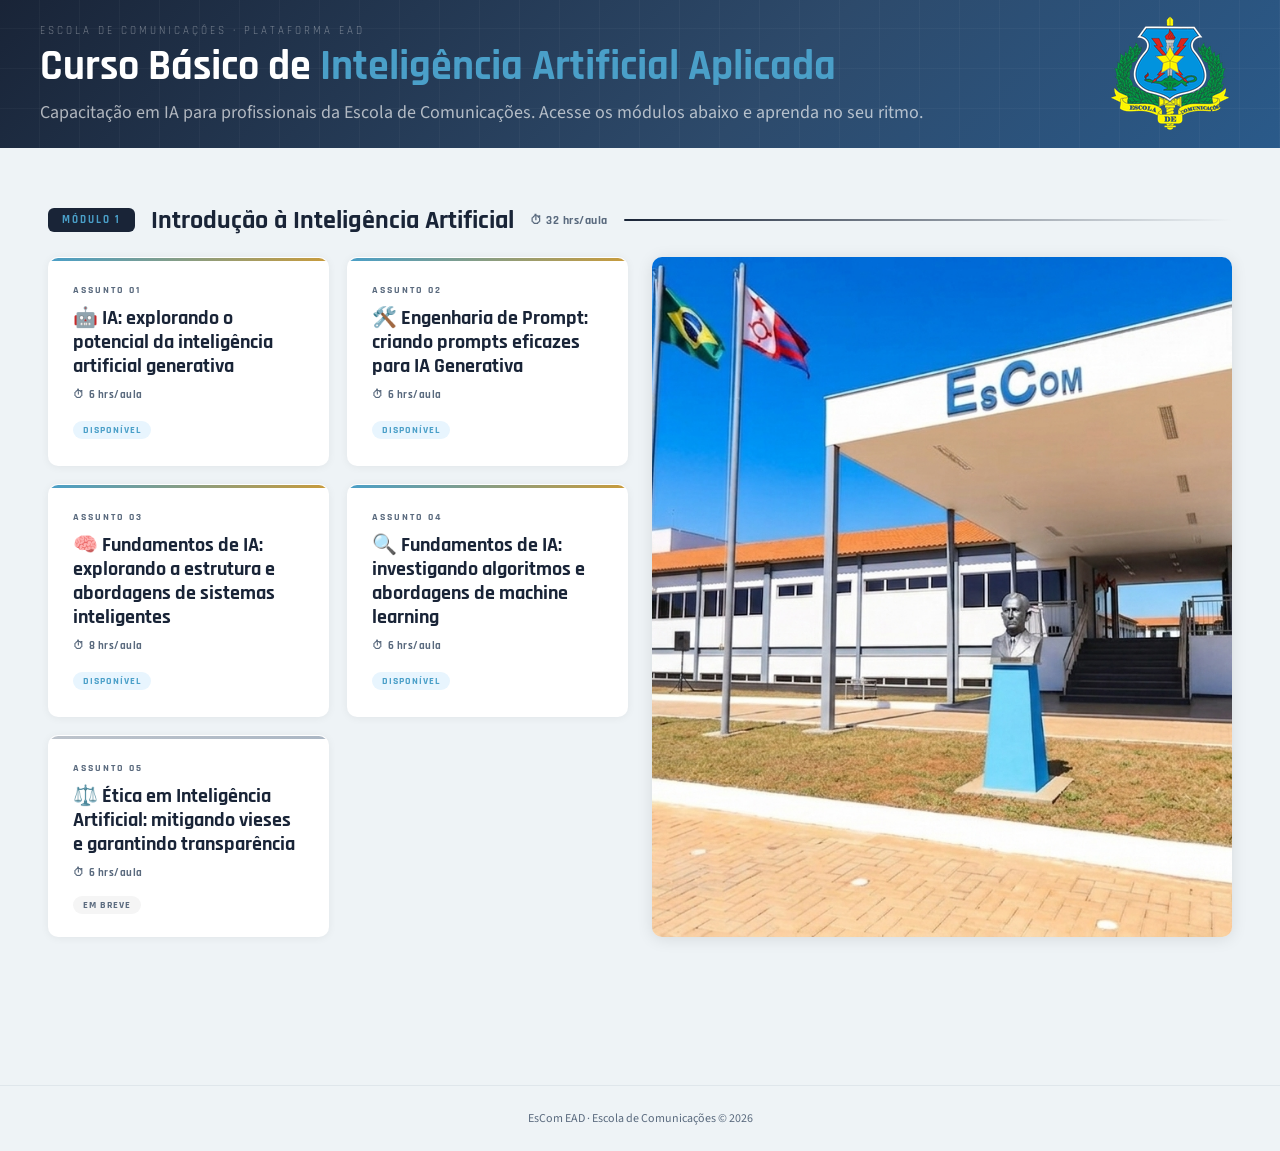
==== index.html @ 0296ba7c "Index: Assunto 04 disponivel com link para InvestigandoAlgoritmos" ====
﻿<!DOCTYPE html>
<html lang="pt-BR">
<head>
<meta charset="UTF-8"/>
<meta name="viewport" content="width=device-width, initial-scale=1.0"/>
<title>Curso Básico de Inteligência Artificial Aplicada</title>
<link href="https://fonts.googleapis.com/css2?family=Rajdhani:wght@400;600;700&family=Source+Sans+3:ital,wght@0,300;0,400;0,600;1,400&display=swap" rel="stylesheet"/>
<style>
  :root{
    --navy:#192437;--navy2:#1e2d42;--steel:#2d4a6b;
    --ice:#dfe6eb;--ice2:#eef3f6;--sky:#4a9fc8;
    --gold:#c89b3c;--white:#fff;--text:#1a2535;--muted:#5a6a7e;
    --radius:10px;
  }
  *,*::before,*::after{box-sizing:border-box;margin:0;padding:0;}
  html{scroll-behavior:smooth;}
  body{font-family:'Source Sans 3',sans-serif;background:var(--ice2);color:var(--text);min-height:100vh;}

  /* Hero */
  #hero{
    background:linear-gradient(135deg,var(--navy) 0%,var(--steel) 60%,#2a5a8a 100%);
    padding:24px 40px 20px 40px;position:relative;overflow:hidden;
  }
  #hero::before{
    content:'';position:absolute;inset:0;
    background:
      repeating-linear-gradient(0deg,transparent,transparent 39px,rgba(255,255,255,.03) 39px,rgba(255,255,255,.03) 40px),
      repeating-linear-gradient(90deg,transparent,transparent 39px,rgba(255,255,255,.03) 39px,rgba(255,255,255,.03) 40px);
    pointer-events:none;
  }
  .hero-inner{position:relative;max-width:900px;margin:0;}
  .escom-label{font-family:'Rajdhani',sans-serif;font-size:11px;letter-spacing:3px;text-transform:uppercase;color:rgba(255,255,255,.4);margin-bottom:8px;}
  .hero-title{font-family:'Rajdhani',sans-serif;font-size:42px;font-weight:700;color:var(--white);line-height:1.0;margin-bottom:10px;}
  .hero-title span{color:var(--sky);}
  .hero-sub{font-size:18px;color:rgba(255,255,255,.65);line-height:1.65;margin-bottom:0;white-space:nowrap;}

  /* Content */
  .content{max-width:2400px;margin:0 auto;padding:48px 48px 100px;}

  /* Module header */
  .module-header{display:flex;align-items:center;gap:16px;margin-bottom:20px;margin-top:8px;}
  .module-badge{background:var(--navy);color:var(--sky);font-family:'Rajdhani',sans-serif;font-size:11px;font-weight:700;letter-spacing:2px;text-transform:uppercase;padding:5px 14px;border-radius:6px;white-space:nowrap;}
  .module-title{font-family:'Rajdhani',sans-serif;font-size:26px;font-weight:700;color:var(--navy);}
  .module-line{flex:1;height:2px;background:linear-gradient(to right,var(--navy),transparent);border-radius:1px;}
  .module-hours{font-family:'Rajdhani',sans-serif;font-size:12px;font-weight:700;letter-spacing:.5px;color:var(--muted);white-space:nowrap;}

  /* Content layout: cards left, image right */
  .content-layout{display:flex;gap:24px;align-items:stretch;margin-bottom:48px;}
  .course-img-wrap{flex:1;min-width:0;border-radius:var(--radius);overflow:hidden;box-shadow:0 2px 16px rgba(0,0,0,.1);}
  .course-img-wrap img{width:100%;height:100%;object-fit:cover;object-position:top;display:block;}

  /* Lesson grid */
  .lesson-grid{display:grid;grid-template-columns:1fr 1fr;grid-auto-rows:auto;gap:18px;flex:1;min-width:0;}
  .lesson-grid .lesson-card:last-child{grid-column:1/-1;max-width:calc(50% - 9px);}

  /* Lesson card */
  .lesson-card{background:var(--white);border-radius:var(--radius);padding:26px 24px 22px;box-shadow:0 1px 8px rgba(0,0,0,.06);text-decoration:none;color:var(--text);display:flex;flex-direction:column;gap:10px;transition:transform .18s,box-shadow .18s;border:1px solid transparent;position:relative;overflow:hidden;}
  .lesson-card:hover{transform:translateY(-3px);box-shadow:0 6px 24px rgba(0,0,0,.12);border-color:var(--sky);}
  .lesson-card.available::before{content:'';position:absolute;top:0;left:0;right:0;height:3px;background:linear-gradient(to right,var(--sky),var(--gold));}
  .lesson-card.soon::before{content:'';position:absolute;top:0;left:0;right:0;height:3px;background:linear-gradient(to right,var(--muted),var(--steel));opacity:.4;}
.lesson-num{font-family:'Rajdhani',sans-serif;font-size:10px;font-weight:700;letter-spacing:2px;text-transform:uppercase;color:var(--muted);}
  .lesson-name{font-family:'Rajdhani',sans-serif;font-size:20px;font-weight:700;color:var(--navy);line-height:1.2;}
  .lesson-desc{font-size:15px;color:var(--muted);line-height:1.6;flex:1;}
  .lesson-footer{display:flex;align-items:center;justify-content:space-between;margin-top:6px;}
  .status-pill{font-family:'Rajdhani',sans-serif;font-size:10px;font-weight:700;letter-spacing:1px;text-transform:uppercase;padding:3px 10px;border-radius:20px;}
  .status-pill.available{background:#e8f5fe;color:var(--sky);}
  .status-pill.soon{background:#f5f5f5;color:var(--muted);}
  .arrow{color:var(--sky);font-size:18px;opacity:0;transition:opacity .15s,transform .15s;}
  .lesson-card:hover .arrow{opacity:1;transform:translateX(4px);}
  .lesson-card.soon .arrow{display:none;}
  .lesson-card.soon{cursor:default;}
  .lesson-card.soon:hover{transform:none;box-shadow:0 1px 8px rgba(0,0,0,.06);border-color:transparent;}
  .lesson-hours{font-family:'Rajdhani',sans-serif;font-size:11px;font-weight:700;letter-spacing:.5px;color:var(--muted);display:flex;align-items:center;gap:4px;}
  .lesson-hours::before{content:'⏱';font-size:11px;}

  footer{text-align:center;padding:24px;font-size:12px;color:var(--muted);border-top:1px solid var(--ice);}

  @media(max-width:700px){
    #hero{padding:16px 18px 14px;}
    .hero-title{font-size:22px;}
    .hero-sub{font-size:16px;white-space:normal;max-width:100%;}
    .content{padding:28px 14px 60px;}
    .content-layout{flex-direction:column;}
    .course-img-wrap{width:100%;}
    .course-img-wrap img{height:220px;}
    .lesson-grid{grid-template-columns:1fr;}
    .lesson-grid .lesson-card:last-child{grid-column:auto;max-width:100%;}
    .module-title{font-size:20px;}
  }

  /* ── IMPRESSÃO A4 ── */
  @media print {
    @page{size:A4 portrait;margin:15mm 18mm;}
    *{-webkit-print-color-adjust:exact !important;print-color-adjust:exact !important;}

    /* Hero */
    #hero{padding:20px 24px 18px !important;background:#192437 !important;}
    .hero-title{font-size:26px !important;}
    .hero-sub{font-size:12pt !important;}
    .course-img-wrap{display:none !important;}

    /* Conteúdo */
    .content{padding:16px 0 0 !important;max-width:100% !important;}
    .module-header{margin-top:20px !important;}

    /* Cards de lição */
    .lesson-grid{grid-template-columns:1fr 1fr !important;gap:12px !important;margin-bottom:24px !important;}
    .lesson-card{padding:16px !important;box-shadow:none !important;border:1px solid var(--ice) !important;}
    .lesson-card:hover{transform:none !important;}
    .arrow{display:none !important;}

    footer{padding:12px !important;font-size:10pt !important;}
  }
</style>
</head>
<body>


<a href="https://www.instagram.com/escom_exercito/"
     target="_blank"
     rel="noopener noreferrer"
     style="position:fixed;top:16px;right:30px;z-index:9999;display:block;width:140px;height:140px;cursor:pointer;"
     onclick="
       var isMobile = /Android|iPhone|iPad|iPod/i.test(navigator.userAgent);
       if (isMobile) {
         event.preventDefault();
         var appUrl = 'instagram://user?username=escom_exercito';
         var webUrl = 'https://www.instagram.com/escom_exercito/';
         var start = Date.now();
         window.location = appUrl;
         setTimeout(function() {
           if (Date.now() - start < 2000) {
             window.open(webUrl, '_blank');
           }
         }, 1200);
       }
     "><img class="hero-logo" src="[data-uri]" alt="Brasão da Escola de Comunicações"/></a>
<div id="hero">
  <div class="hero-inner">
    <div class="escom-label">Escola de Comunicações · Plataforma EAD</div>
    <h1 class="hero-title">Curso Básico de <span>Inteligência Artificial Aplicada</span></h1>
    <p class="hero-sub">Capacitação em IA para profissionais da Escola de Comunicações. Acesse os módulos abaixo e aprenda no seu ritmo.</p>
  </div>
</div>

<div class="content">

  <div class="module-header">
    <span class="module-badge">Módulo 1</span>
    <span class="module-title">Introdução à Inteligência Artificial</span>
    <span class="module-hours">⏱ 32 hrs/aula</span>
    <div class="module-line"></div>
  </div>

  <div class="content-layout">
  <div class="lesson-grid">

    <a class="lesson-card available" href="Introducao/InteligenciaArtificialGenerativa/index.html" target="_blank" rel="noopener">
      <div class="lesson-num">Assunto 01</div>
      <div class="lesson-name">🤖 IA: explorando o potencial da inteligência artificial generativa</div>
      <div class="lesson-hours">6 hrs/aula</div>
      <div class="lesson-footer">
        <span class="status-pill available">Disponível</span>
        <span class="arrow">→</span>
      </div>
    </a>

    <a class="lesson-card available" href="Introducao/EngenhariadePrompt/index.html" target="_blank" rel="noopener">
      <div class="lesson-num">Assunto 02</div>
      <div class="lesson-name">🛠️ Engenharia de Prompt: criando prompts eficazes para IA Generativa</div>
      <div class="lesson-hours">6 hrs/aula</div>
      <div class="lesson-footer">
        <span class="status-pill available">Disponível</span>
        <span class="arrow">→</span>
      </div>
    </a>

    <a class="lesson-card available" href="Introducao/FundamentosdeIA/index.html" target="_blank" rel="noopener">
      <div class="lesson-num">Assunto 03</div>
      <div class="lesson-name">🧠 Fundamentos de IA: explorando a estrutura e abordagens de sistemas inteligentes</div>
      <div class="lesson-hours">8 hrs/aula</div>
      <div class="lesson-footer">
        <span class="status-pill available">Disponível</span>
        <span class="arrow">→</span>
      </div>
    </a>

    <a class="lesson-card available" href="Introducao/InvestigandoAlgoritmos/index.html" target="_blank" rel="noopener">
      <div class="lesson-num">Assunto 04</div>
      <div class="lesson-name">🔍 Fundamentos de IA: investigando algoritmos e abordagens de machine learning</div>
      <div class="lesson-hours">6 hrs/aula</div>
      <div class="lesson-footer">
        <span class="status-pill available">Disponível</span>
        <span class="arrow">→</span>
      </div>
    </a>

    <div class="lesson-card soon">
      <div class="lesson-num">Assunto 05</div>
      <div class="lesson-name">⚖️ Ética em Inteligência Artificial: mitigando vieses e garantindo transparência</div>
      <div class="lesson-hours">6 hrs/aula</div>
      <div class="lesson-footer">
        <span class="status-pill soon">Em breve</span>
      </div>
    </div>

  </div><!-- /lesson-grid -->

  <div class="course-img-wrap">
    <img src="assets/images/Escomfrente.png" alt="Bem-vindos ao Curso de IA da EsCom">
  </div>

  </div><!-- /content-layout -->

</div>

<footer>EsCom EAD · Escola de Comunicações &copy; 2026</footer>

</body>
</html>
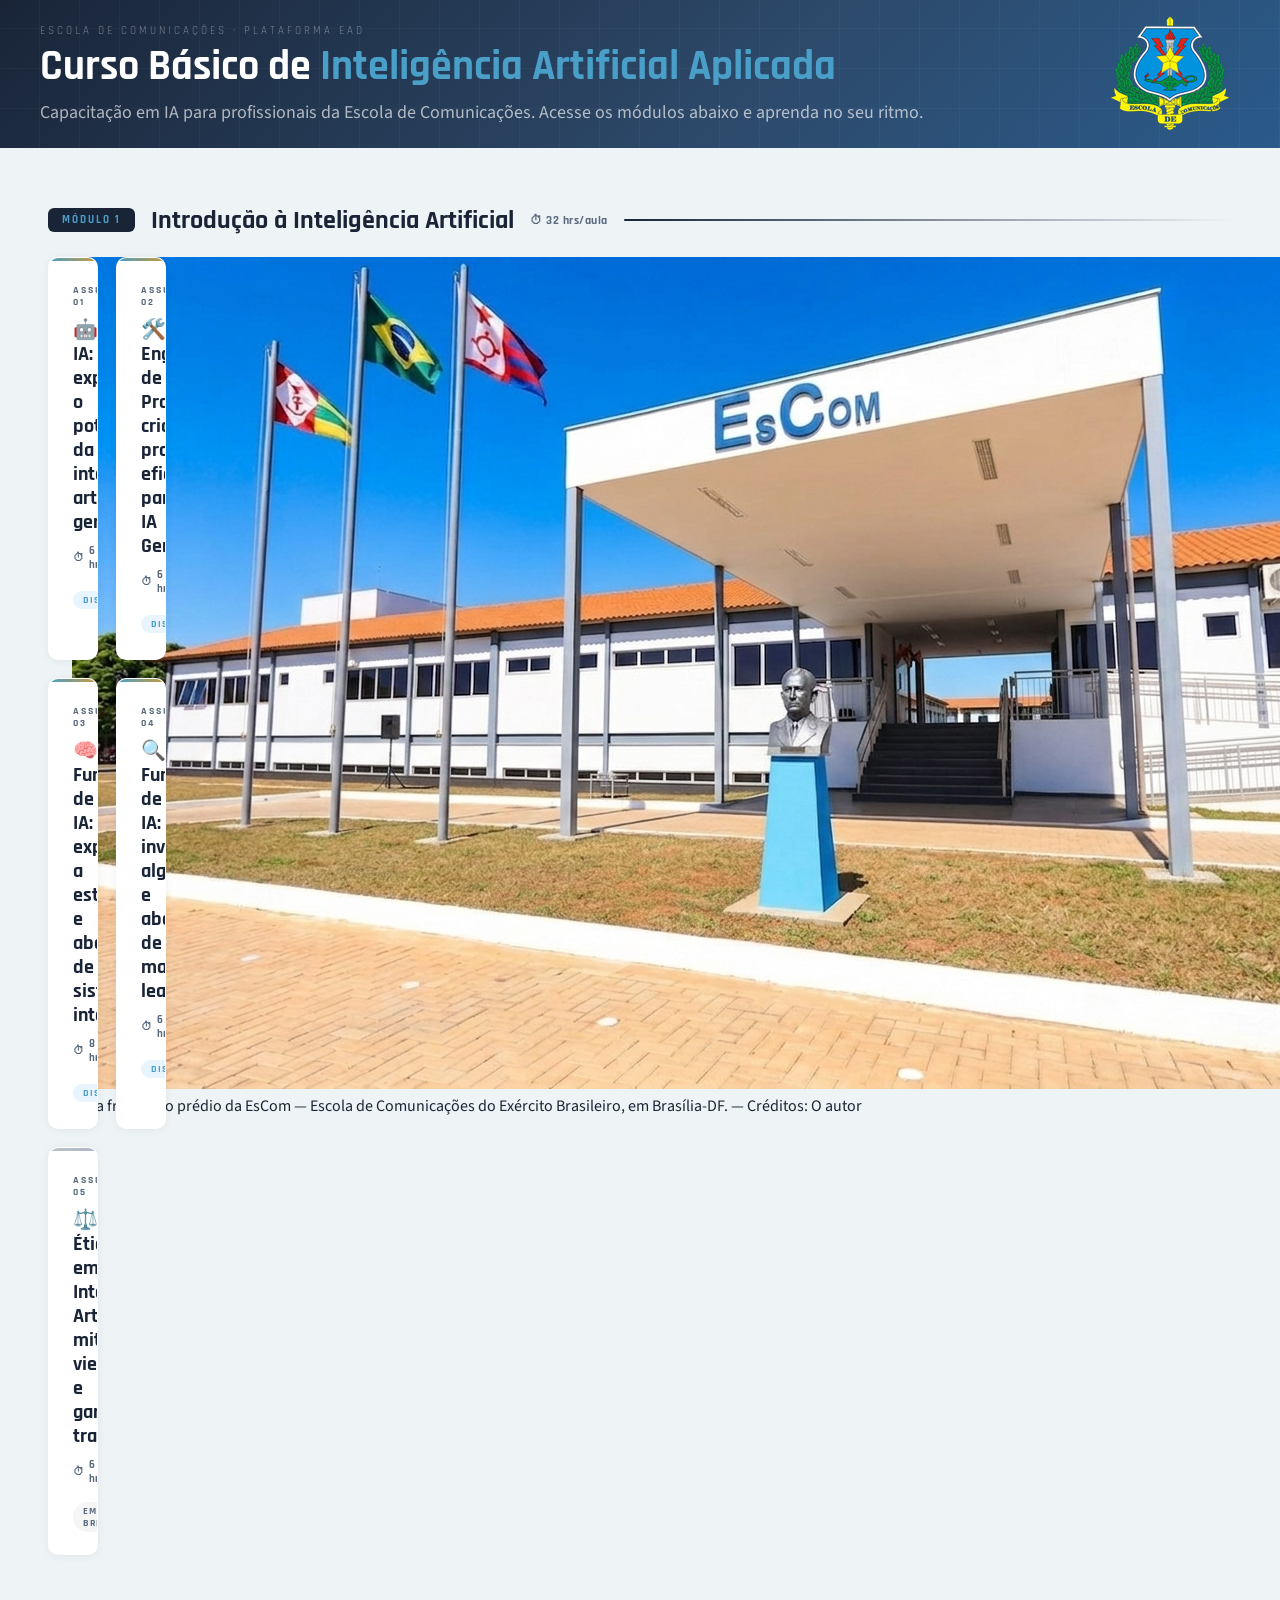
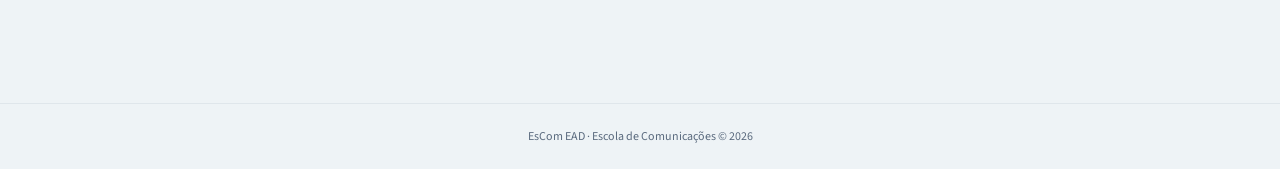
==== commit d49f44ef: "Creditos completos: O autor (local) e YouTube/Alura/Unsplash/Pixabay (externos) em todos os HTMLs" ====
--- a/index.html
+++ b/index.html
@@ -206,8 +206,9 @@
 
   </div><!-- /lesson-grid -->
 
-  <div class="course-img-wrap">
-    <img src="assets/images/Escomfrente.png" alt="Bem-vindos ao Curso de IA da EsCom">
+  <div class="content-img-wrap">
+    <img src="assets/images/Escomfrente.png" alt="Bem-vindos ao Curso de IA da EsCom" loading="lazy"/>
+    <div class="img-cap">Vista frontal do prédio da EsCom — Escola de Comunicações do Exército Brasileiro, em Brasília-DF. — Créditos: O autor</div>
   </div>
 
   </div><!-- /content-layout -->
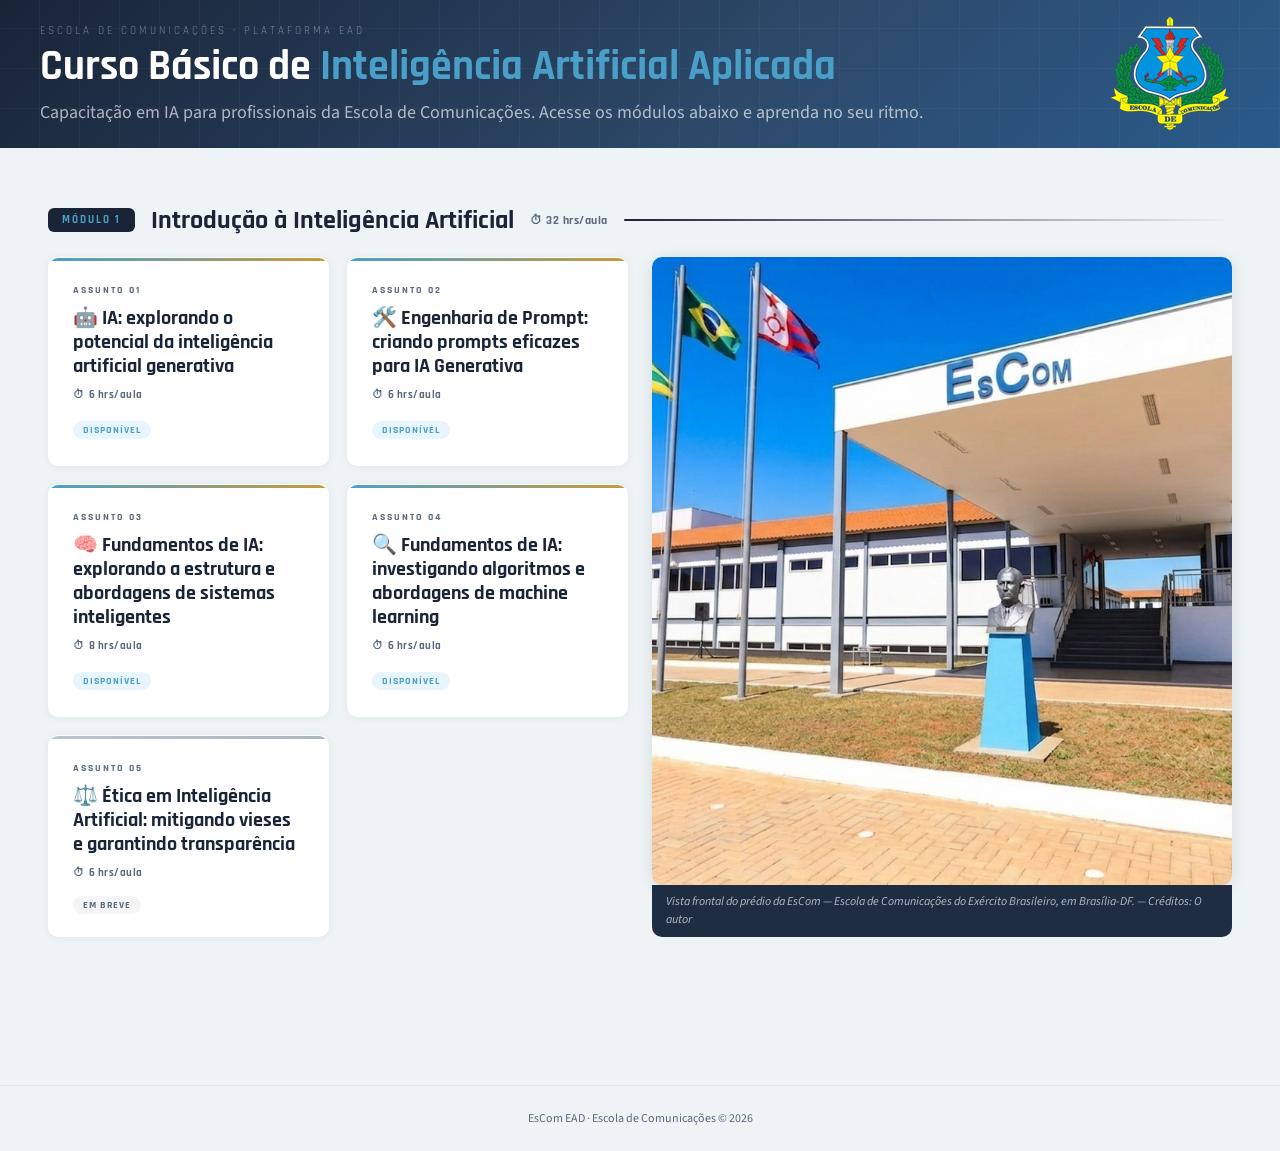
==== commit 125a9f3a: "index: restaura course-img-wrap da Escomfrente e mantém credito abaixo" ====
--- a/index.html
+++ b/index.html
@@ -206,9 +206,11 @@
 
   </div><!-- /lesson-grid -->
 
-  <div class="content-img-wrap">
-    <img src="assets/images/Escomfrente.png" alt="Bem-vindos ao Curso de IA da EsCom" loading="lazy"/>
-    <div class="img-cap">Vista frontal do prédio da EsCom — Escola de Comunicações do Exército Brasileiro, em Brasília-DF. — Créditos: O autor</div>
+  <div style="flex:1;min-width:0;display:flex;flex-direction:column;">
+    <div class="course-img-wrap" style="flex:1;">
+      <img src="assets/images/Escomfrente.png" alt="Bem-vindos ao Curso de IA da EsCom">
+    </div>
+    <div style="background:#1e2d42;color:rgba(255,255,255,.68);font-size:12px;padding:8px 14px;font-style:italic;line-height:1.5;border-radius:0 0 var(--radius) var(--radius);">Vista frontal do prédio da EsCom — Escola de Comunicações do Exército Brasileiro, em Brasília-DF. — Créditos: O autor</div>
   </div>
 
   </div><!-- /content-layout -->
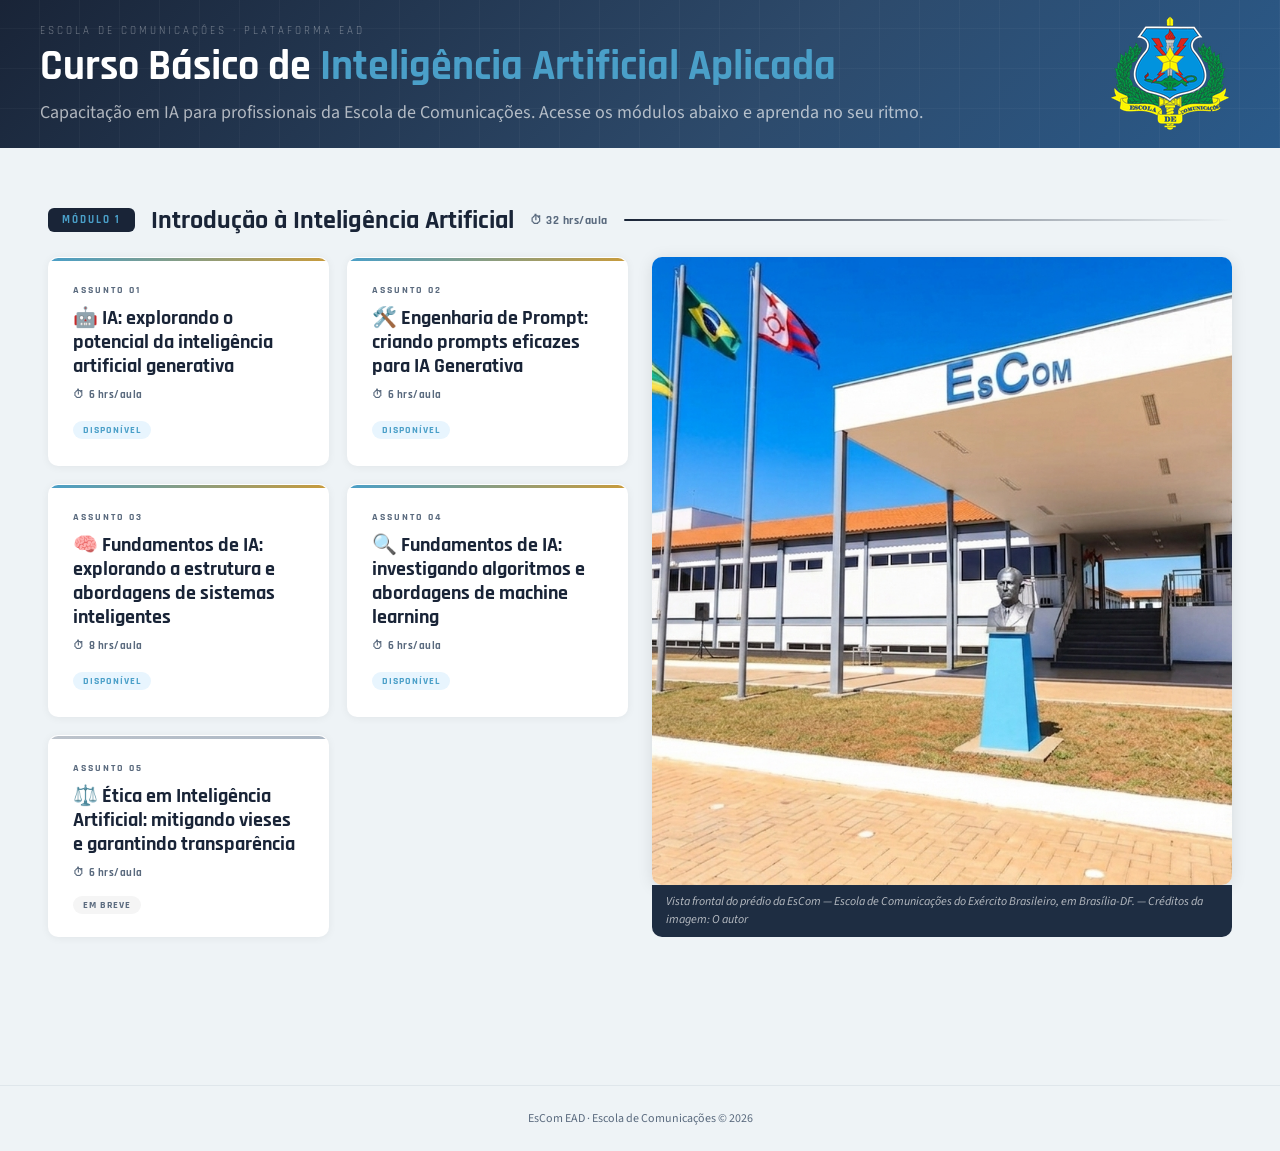
==== commit 35d4c7a7: "Imagens: Creditos -> Creditos da imagem em todos os HTMLs (67 ocorrencias)" ====
--- a/index.html
+++ b/index.html
@@ -210,7 +210,7 @@
     <div class="course-img-wrap" style="flex:1;">
       <img src="assets/images/Escomfrente.png" alt="Bem-vindos ao Curso de IA da EsCom">
     </div>
-    <div style="background:#1e2d42;color:rgba(255,255,255,.68);font-size:12px;padding:8px 14px;font-style:italic;line-height:1.5;border-radius:0 0 var(--radius) var(--radius);">Vista frontal do prédio da EsCom — Escola de Comunicações do Exército Brasileiro, em Brasília-DF. — Créditos: O autor</div>
+    <div style="background:#1e2d42;color:rgba(255,255,255,.68);font-size:12px;padding:8px 14px;font-style:italic;line-height:1.5;border-radius:0 0 var(--radius) var(--radius);">Vista frontal do prédio da EsCom — Escola de Comunicações do Exército Brasileiro, em Brasília-DF. — Créditos da imagem: O autor</div>
   </div>
 
   </div><!-- /content-layout -->
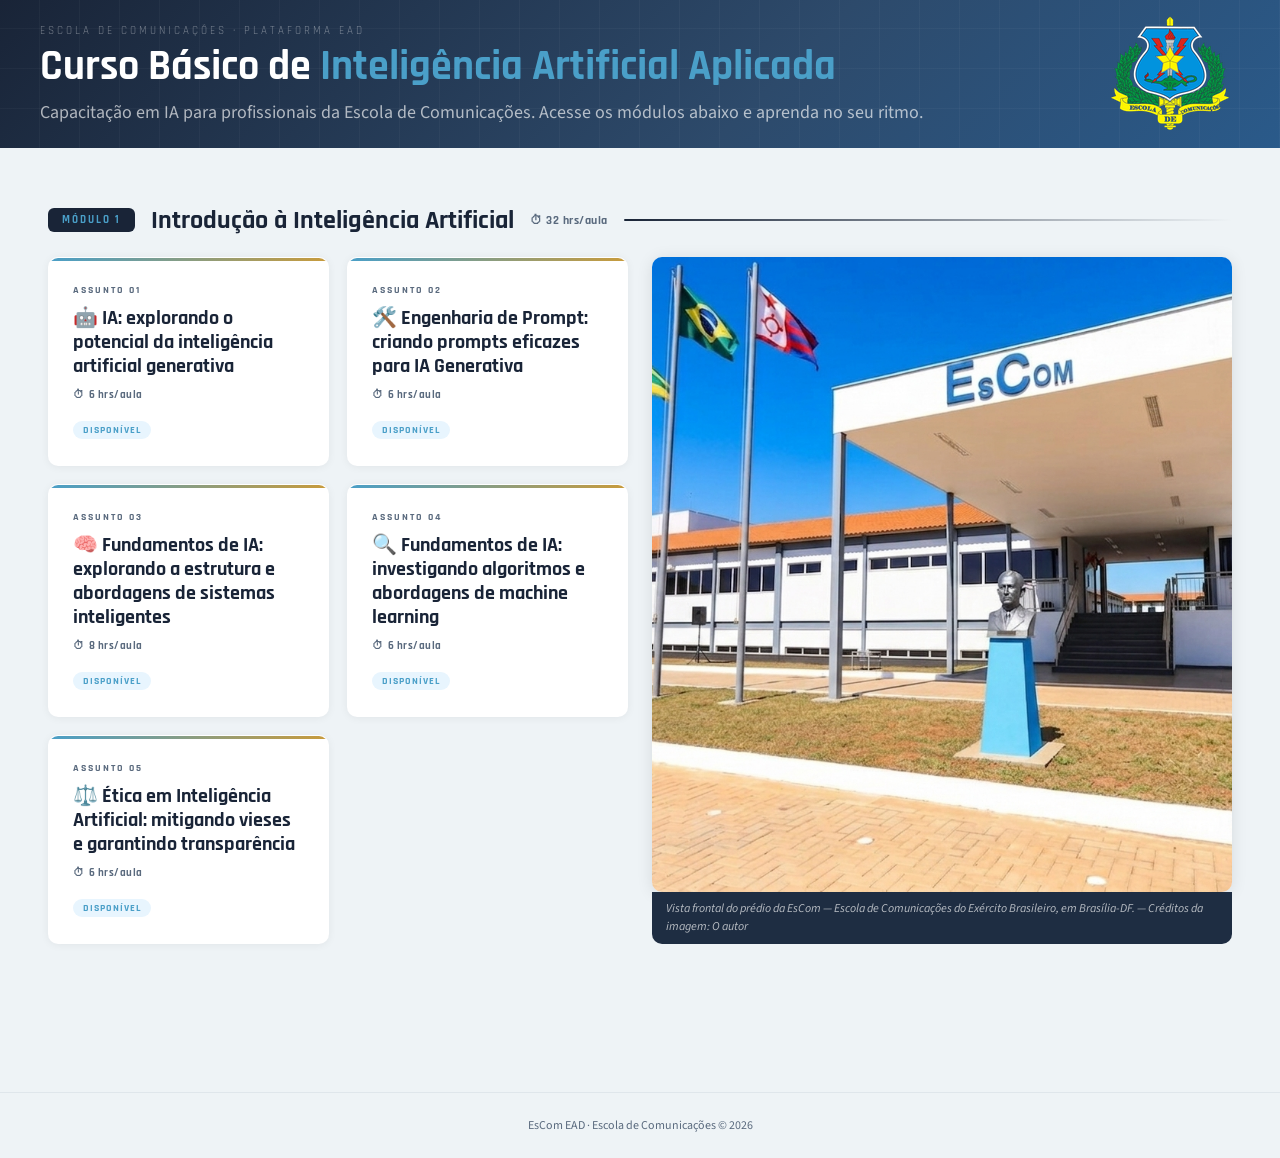
==== commit 8ef424e9: "feat(etica-ia): cria HTML completo Assunto 05 - Etica em IA e ativa card no index" ====
--- a/index.html
+++ b/index.html
@@ -195,14 +195,15 @@
       </div>
     </a>
 
-    <div class="lesson-card soon">
+    <a class="lesson-card available" href="Introducao/EticaemIA/index.html">
       <div class="lesson-num">Assunto 05</div>
       <div class="lesson-name">⚖️ Ética em Inteligência Artificial: mitigando vieses e garantindo transparência</div>
       <div class="lesson-hours">6 hrs/aula</div>
       <div class="lesson-footer">
-        <span class="status-pill soon">Em breve</span>
-      </div>
-    </div>
+        <span class="status-pill available">Disponível</span>
+        <span class="arrow">→</span>
+      </div>
+    </a>
 
   </div><!-- /lesson-grid -->
 
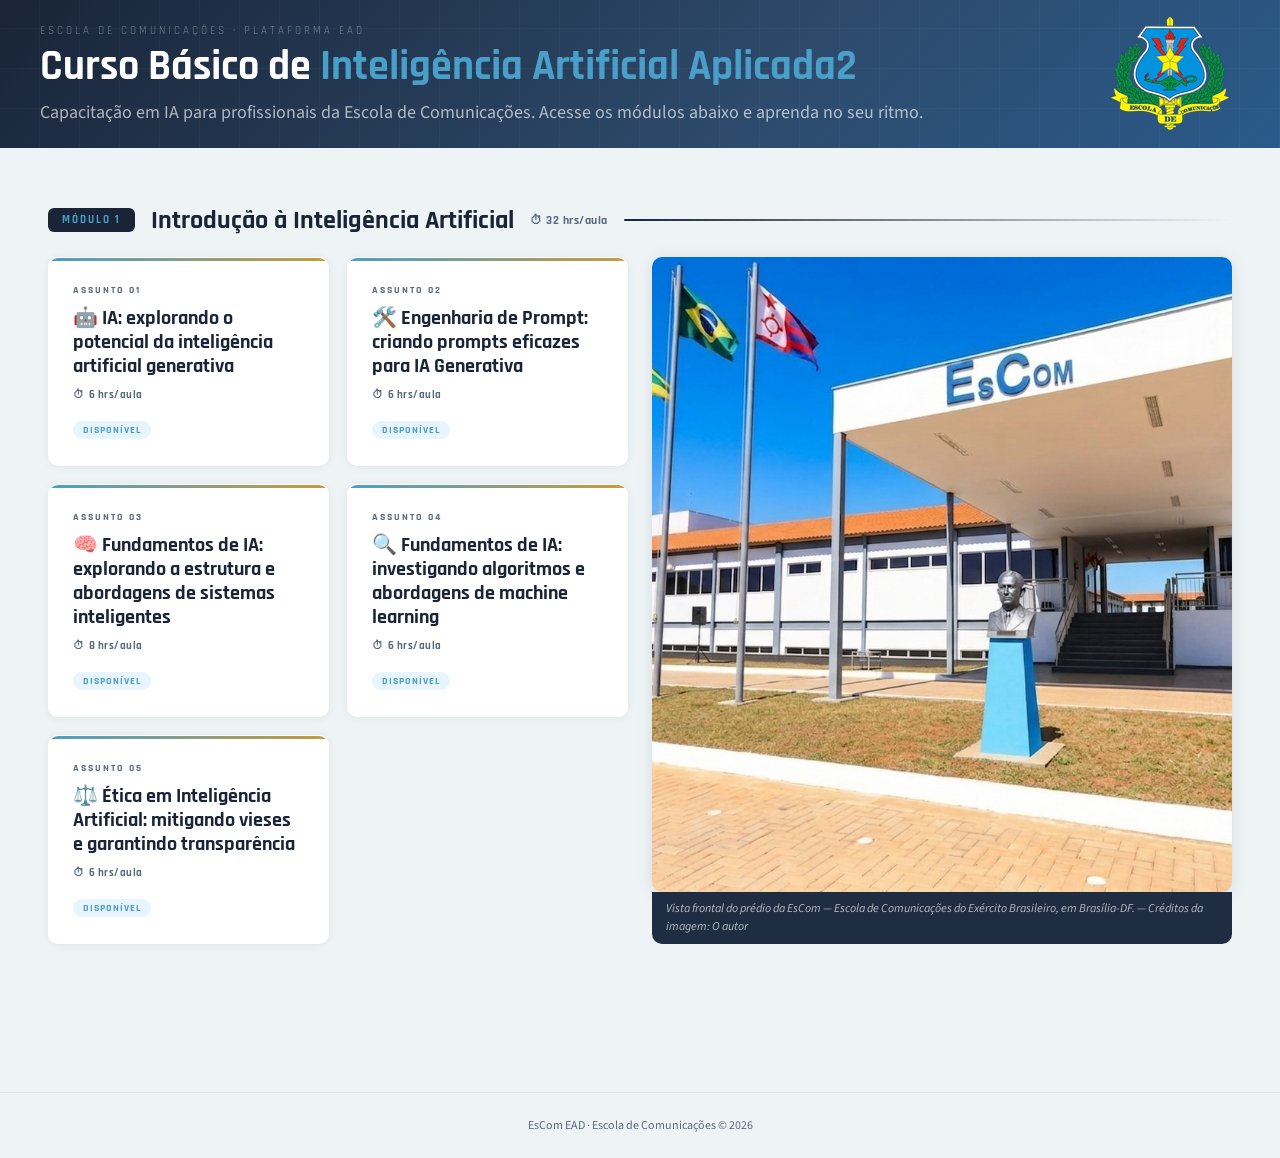
==== commit 4b114df6: "index: altera titulo para Inteligencia Artificial Aplicada2" ====
--- a/index.html
+++ b/index.html
@@ -138,7 +138,7 @@
 <div id="hero">
   <div class="hero-inner">
     <div class="escom-label">Escola de Comunicações · Plataforma EAD</div>
-    <h1 class="hero-title">Curso Básico de <span>Inteligência Artificial Aplicada</span></h1>
+    <h1 class="hero-title">Curso Básico de <span>Inteligência Artificial Aplicada2</span></h1>
     <p class="hero-sub">Capacitação em IA para profissionais da Escola de Comunicações. Acesse os módulos abaixo e aprenda no seu ritmo.</p>
   </div>
 </div>
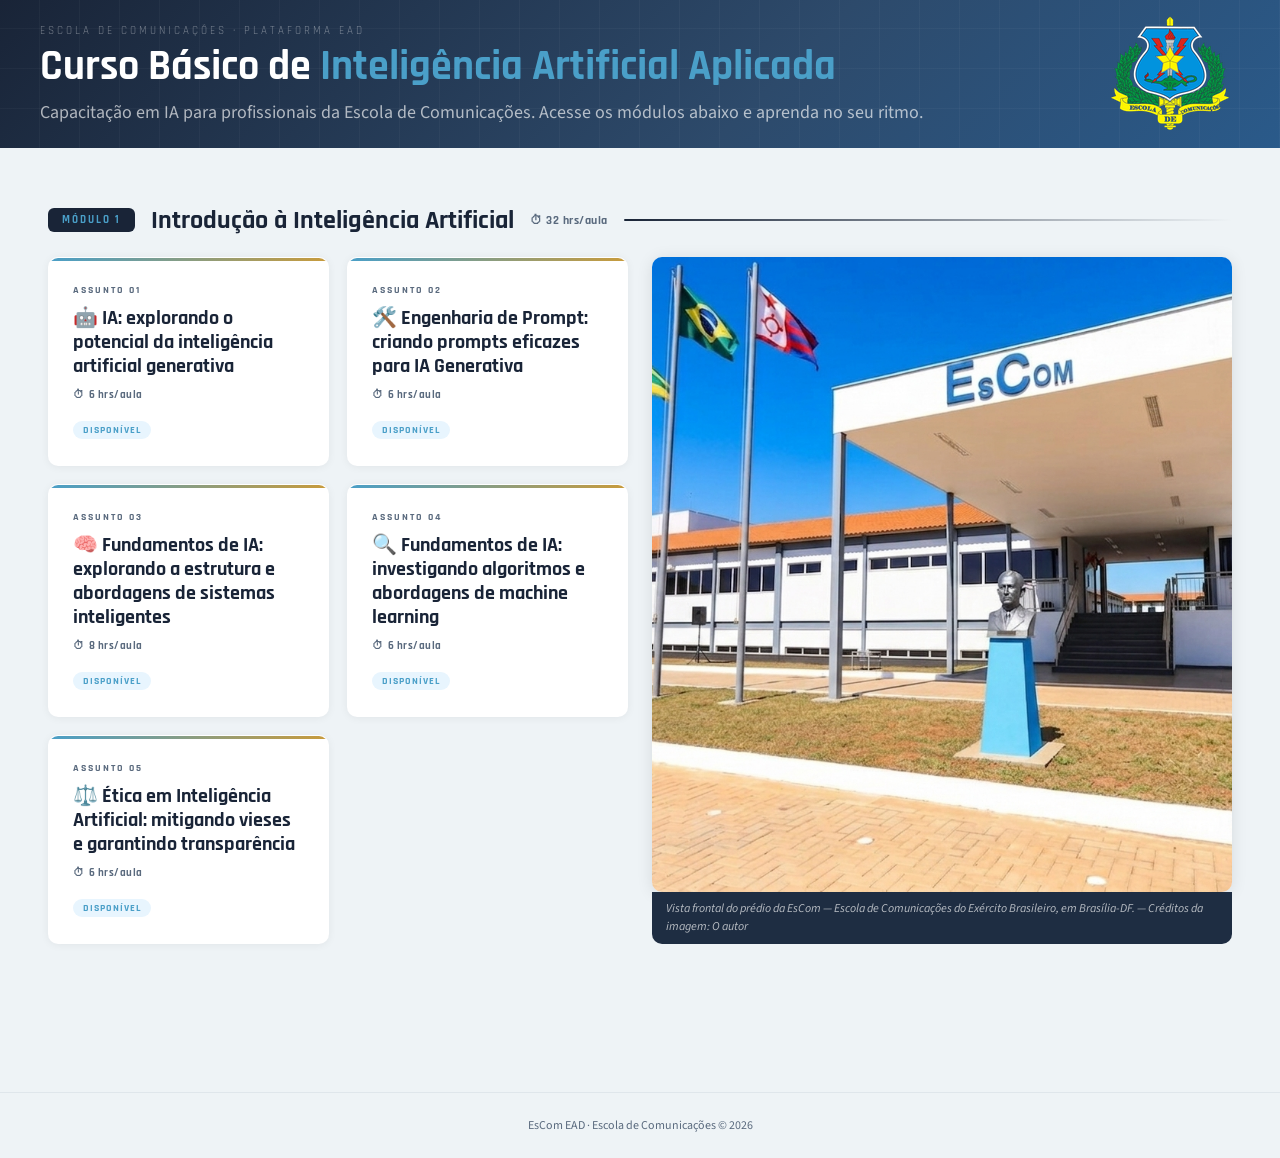
==== commit 802f2879: "index: reverte titulo para Inteligencia Artificial Aplicada" ====
--- a/index.html
+++ b/index.html
@@ -138,7 +138,7 @@
 <div id="hero">
   <div class="hero-inner">
     <div class="escom-label">Escola de Comunicações · Plataforma EAD</div>
-    <h1 class="hero-title">Curso Básico de <span>Inteligência Artificial Aplicada2</span></h1>
+    <h1 class="hero-title">Curso Básico de <span>Inteligência Artificial Aplicada</span></h1>
     <p class="hero-sub">Capacitação em IA para profissionais da Escola de Comunicações. Acesse os módulos abaixo e aprenda no seu ritmo.</p>
   </div>
 </div>
